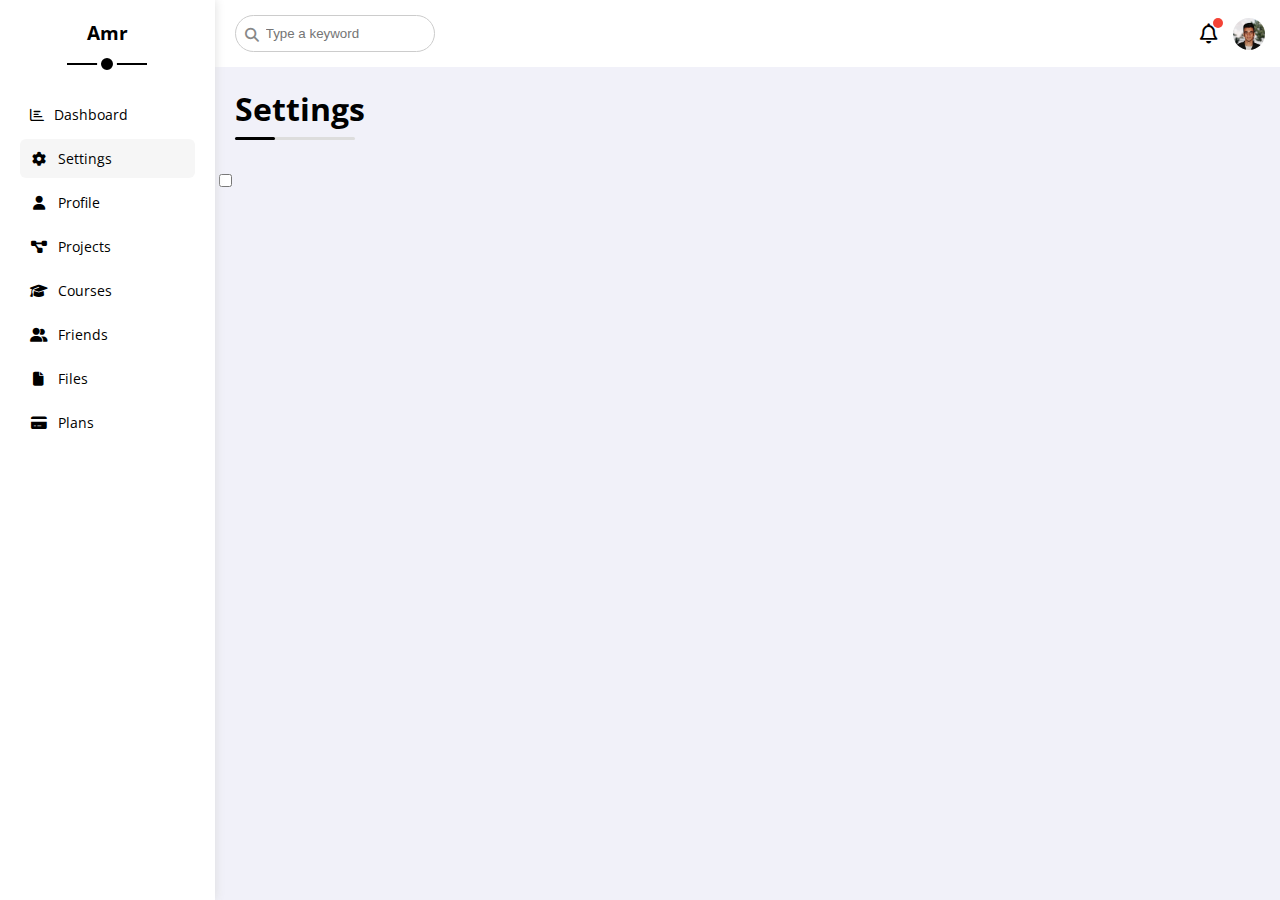
==== settings.html @ 5f8da723 "Added A Settings Page" ====
<!DOCTYPE html>
<html>
	<head>
		<meta charset="UTF-8" />
		<meta name="viewport" content="width=device-width, initial-scale=1.0" />
		<title>Dashboard</title>
		<link rel="stylesheet" href="https://cdnjs.cloudflare.com/ajax/libs/font-awesome/6.1.1/css/all.min.css">
		<link rel="stylesheet" href="css/framework.css" />
		<link rel="stylesheet" href="css/master.css" />
    <link rel="preconnect" href="https://fonts.googleapis.com">
    <link rel="preconnect" href="https://fonts.gstatic.com" crossorigin>
    <link href="https://fonts.googleapis.com/css2?family=Open+Sans:wght@300;500&display=swap" rel="stylesheet">
	</head>
	<body>
		<div class="page d-flex">
			<div class="sidebar p-relative bg-white p-20">
				<h3 class="txt-c p-relative mt-0">Amr</h3>
				<ul>
					<li>
						<a class="d-flex align-center fs-14 c-black bg-white p-10 rad-6 p-relative" href="index.html">
							<i class="fa-regular fa-chart-bar"></i>
							<span>Dashboard</span>
						</a>
						<a class="active d-flex align-center fs-14 c-black bg-white p-10 rad-6 p-relative" href="index.html">
							<i class="fa-solid fa-gear fa-fw"></i>
							<span>Settings</span>
						</a>
						<a class="d-flex align-center fs-14 c-black bg-white p-10 rad-6 p-relative" href="index.html">
							<i class="fa-solid fa-user fa-fw"></i>
							<span>Profile</span>
						</a>
						<a class="d-flex align-center fs-14 c-black bg-white p-10 rad-6 p-relative" href="index.html">
							<i class="fa-solid fa-diagram-project fa-fw"></i>
							<span>Projects</span>
						</a>
						<a class="d-flex align-center fs-14 c-black bg-white p-10 rad-6 p-relative" href="index.html">
							<i class="fa-solid fa-graduation-cap fa-fw"></i>
							<span>Courses</span>
						</a>
						<a class="d-flex align-center fs-14 c-black bg-white p-10 rad-6 p-relative" href="index.html">
							<i class="fa-solid fa-user-group fa-fw"></i>
							<span>Friends</span>
						</a>
						<a class="d-flex align-center fs-14 c-black bg-white p-10 rad-6 p-relative" href="index.html">
							<i class="fa-solid fa-file fa-fw"></i>
							<span>Files</span>
						</a>
						<a class="d-flex align-center fs-14 c-black bg-white p-10 rad-6 p-relative" href="index.html">
							<i class="fa-solid fa-credit-card fa-fw"></i>
							<span>Plans</span>
						</a>
					</li>
				</ul>
			</div>
			<div class="content w-full">
				<!-- head -->
				<div class="head bg-white p-15 between-flex">
					<div class="search p-relative">
						<input class="p-10 rad-6" type="search" placeholder="Type a keyword">
					</div>
					<div class="icons d-flex align-center">
						<span class="not p-relative">
							<i class="fa-regular fa-bell fa-lg"></i>
						</span>
						<img src="imgs/Amr.png" alt="">
					</div>
				</div>
				<!-- /head -->
				<h1 class="p-relative">Settings</h1>
        <div class="settings-page">
          <label>
            <input class="toggle-checkbox" type="checkbox">
            <div class="toggle-switch"></div>
          </label>
        </div>
			</div>
		</div>
	</body>
</html>
---- css/framework.css ----
:root {
	--blue-color: #0075ff;
	--blue-alt-color: #0d69d5;
	--orange-color: #f59e0b;
	--green-color: #22c55e;
	--red-color: #f44336;
	--grey-color: #888;
}
/* start box */
.d-flex {
  display: flex;
}
.align-center {
  align-items: center;
}
.space-between {
  justify-content: space-between;
}
.f-wrap {
  flex-wrap: wrap;
}
.d-grid {
  display: grid;
}
.gap-20 {
  gap: 20px;
}
.d-block {
  display: block;
}
@media(max-width: 767px) {
  .block-mobile {
    display: block;
  }
  .hide-mobile {
    display: none;
  }
}
/* end box */
/* start padding + margin */
.p-10 {
  padding: 10px;
}
.p-15 {
  padding: 15px;
}
.p-20 {
  padding: 20px;
}
.pt-15 {
  padding-top: 15px;
}
.pt-20 {
  padding-top: 20px;
}
.pb-10 {
  padding-bottom: 10px;
}
.pb-15 {
  padding-bottom: 15px;
}
.pb-20 {
  padding-bottom: 20px;
}
.pl-15 {
  padding-left: 15px;
}
.m-0 {
  margin: 0;
}
.m-20 {
  margin: 20px;
}
.mt-0 {
  margin-top: 0;
}
.mt-5 {
  margin-top: 5px;
}
.mt-10 {
  margin-top: 10px;
}
.mt-15 {
  margin-top: 15px;
}
.mt-20 {
  margin-top: 20px;
}
.mt-25 {
  margin-top: 25px;
}
.mr-10 {
  margin-right: 10px;
}
.mr-15 {
  margin-right: 15px;
}
.mb-5 {
  margin-bottom: 5px;
}
.mb-10 {
  margin-bottom: 10px;
}
.mb-20 {
  margin-bottom: 20px;
}
/* end padding + margin */
/* start color */
.bg-white {
  background-color: white;
}
.bg-eee {
  background-color: #eee;
}
.bg-blue {
  background-color: var(--blue-color);
}
.bg-orange {
  background-color: var(--orange-color);
}
.bg-green {
  background-color: var(--green-color);
}
.bg-red {
  background-color: var(--red-color);
}

.c-black {
  color: black;
}
.c-blue {
  color: var(--blue-color);
}
.c-red {
  color: red;
}
.c-green {
  color: var(--green-color);
}
.c-orange {
  color: var(--orange-color);
}
.c-grey {
  color: var(--grey-color);
}
.c-white {
  color: white;
}
/* end color */
/* Start position */
.p-relative {
  position: relative;
}
/* End position */
/* Fonts */
.txt-c {
  text-align: center;
}
.fs-13 {
  font-size: 13px;
}
.fs-14 {
  font-size: 14px;
}
.fs-15 {
font-size: 15px;
}
.fs-25 {
  font-size: 25px;
}
.fw-bold {
  font-weight: bold;
}
@media(max-width: 767px) {
  .txt-c-mobile {
    text-align: center;
  }
}
/* Fonts */
/* border */
.b-none {
border: none;
}
.rad-6 {
  border-radius: 6px;
}
.rad-10 {
  border-radius: 10px;
}
.rad-half {
  border-radius: 50%;
}
/* border */
/* Components */
.center-flex {
  display: flex;
  align-items: center;
  justify-content: center;
}
.between-flex {
  display: flex;
  align-items: center;
  justify-content: space-between;
}
.btn-shape {
  padding: 4px 10px;
  border-radius: 6px;
}
/* Components */
/* Width + Height */
.w-full {
  width: 100%;
}
.w-fit {
  width: fit-content;
}
.h-full {
  height: 100%;
}
/* Width + Height */
---- css/master.css ----
:root {
  --blue-color: #0075ff;
  --blue-alt-color: #0d69d5;
  --orange-color: #f59e0b;
  --green-color: #22c55e;
  --red-color: #f44336;
  --grey-color: #888;
}
* {
	box-sizing: border-box;
}
body {
	font-family: 'Open Sans', sans-serif;
	margin: 0;
}
/* width */
::-webkit-scrollbar {
  width: 8px;
  height: 8px;
}

/* Track */
::-webkit-scrollbar-track {
  background: #f1f1f1;
}

/* Handle */
::-webkit-scrollbar-thumb {
  background: var(--blue-color);
  border-radius: 6px;
}

/* Handle on hover */
::-webkit-scrollbar-thumb:hover {
  background: var(--blue-alt-color);
}
*:focus {
	outline: none;
}
a {
	text-decoration: none;
}
ul {
	list-style: none;
	padding: 0;
}
.page {
	background-color: #f1f1f9;
	min-height: 100vh;
}
/* Sidebar */
.sidebar {
  width: 250px;
  box-shadow: 0 0 10px #ddd;
}
.sidebar > h3 {
  margin-bottom: 50px;
}
.sidebar > h3::before,
.sidebar > h3::after {
  content: '';
  position: absolute;
  left: 50%;
  background-color: black;
  transform: translateX(-50%);
}
.sidebar > h3::before {
  bottom: -20px;
  width: 80px;
  height: 2px;
}
.sidebar > h3::after {
  bottom: -29px;
  width: 12px;
  height: 12px;
  border: 4px solid white;
  border-radius: 50%;
}

.sidebar ul li a {
  margin-bottom: 5px;
  transition: .3s;
}
.sidebar ul li a:hover,
.sidebar ul li a.active {
  background-color: #f6f6f6;
}
.sidebar ul li a span {
  margin-left: 10px;
}
@media (max-width: 767px) {
  .sidebar {
    width: 58px;
    padding: 10px;
  }
  .sidebar > h3 {
    font-size: 13px;
    margin-bottom: 15px;
  }
  .sidebar > h3::before,
  .sidebar > h3::after {
    display: none;
  }
  .sidebar ul li a span {
    display: none;
  }
}
/* Sidebar */
/* Content */
.head .search::before {
  font-family: 'Font Awesome 6 Free';
  content: '\f002';
  font-weight: 900;
  position: absolute;
  top: 50%;
  left: 15px;
  transform: translateY(-50%);
  color: var(--grey-color);
  font-size: 14px;
}
.head .search input {
  border: 1px solid #ccc;
    border-radius: 20px;
    margin-left: 5px;
    padding-left: 30px;
    width: 200px;
    transition: .3s;
}
.head .search input:focus {
  width: 240px;
}
@media (max-width: 767px) {
  .head .search input {
    width: 190px;
  }
  .head .search input:focus {
    width: 200px;
  }
}
.head .search input:focus::placeholder {
  opacity: 0;
}
.head .icons .not::before {
  content: '';
  position: absolute;
  right: -5px;
  top: -5px;
  width: 10px;
  height: 10px;
  background-color: var(--red-color);
  border-radius: 50%;
}
.head .icons img {
  width: 32px;
  height: 32px;
  margin-left: 15px;
  border-radius: 50%;
}
.content {
  overflow: hidden;
}
.content h1 {
	margin: 20px 20px 40px;
}
.content h1::before,
.content h1::after {
	content: '';
	position: absolute;
	bottom: -10px;
	left: 0;
	height: 3px;
}
.content h1::before {
	width: 120px;
	background-color: #ddd;
	border-radius: 3px;
}
.content h1::after {
	width: 40px;
	background-color: black;
	border-radius: 3px;
}
.wrapper {
	grid-template-columns: repeat(auto-fill, minmax(450px, 1fr));
	margin-left: 20px;
	margin-right: 20px;
  margin-bottom: 20px;
}
@media (max-width: 767px) {
	.wrapper {
		grid-template-columns: minmax(200px, 1fr);
		margin-left: 10px;
		margin-right: 10px;
		gap: 10px;
	}
}
/* Content */
/* Welcome Wibget */
.welcome {
  overflow: hidden;
}
.welcome .intro img {
  width: 200px;
  margin-bottom: -10px;
}
.welcome .avatar {
  width: 64px;
  height: 64px;
  border: 2px solid white;
  border-radius: 50%;
  padding: 2px;
  box-shadow: 0 0 5px #ddd;
  margin-left: 20px;
  margin-top: -32px;
}
.welcome .body {
  border-top: 1px solid #eee;
  border-bottom: 1px solid #eee;
}
.welcome .body > div {
  flex: 1;
}
.welcome .visit {
  margin: 0 15px 15px auto;
  transition: .3s;
}
.welcome .visit:hover {
  background-color: var(--blue-alt-color);
}
@media (max-width: 767px) {
  .welcome .intro {
    padding-bottom: 30px;
  }
  .welcome .avatar {
    margin-left: 0;
  }
  .welcome .body > div:not(:last-child) {
    margin-bottom: 20px;
  }
}
/* Welcome Wibget */
/* Quick Draft */
.quick-draft textarea {
  resize: none;
  min-height: 180px;
}
.quick-draft .save {
  transition: .3s;
  margin-left: auto;
  cursor: pointer;
}
.quick-draft .save:hover {
  background-color: var(--blue-alt-color);
}
/* Quick Draft */
/* Targets */
.targets .target .icon {
  width: 80px;
  height: 80px;
  margin-right: 15px;
  font-size: 20px;
}
.targets .target .details {
  flex: 1;
}
.targets .target .prog {
  height: 4px;
}
.targets .target .prog > span {
  position: absolute;
  top: 0;
  left: 0;
  height: 100%;
}
.targets .target .prog > span span {
  position: absolute;
  bottom: 16px;
  right: -16px;
  font-size: 13px;
  padding: 2px 5px;
  border-radius: 6px;
  color: white;
}
.targets .target .prog > span span::after {
  content: '';
  border-color: transparent;
  border-width: 5px;
  border-style: solid;
  position: absolute;
  left: 50%;
  bottom: -10px;
  transform: translateX(-50%);
}

.targets .target .prog > .blue span::after {
  border-top-color: var(--blue-color);
}
.targets .target .prog > .orange span::after {
  border-top-color: var(--orange-color);
}
.targets .target .prog > .green span::after {
  border-top-color: var(--green-color);
}

.blue .icon,
.blue .details .prog {
  background-color: rgb(0 117 255 / 20%);
}
.orange .icon,
.orange .details .prog {
  background-color: rgb(245 158 11 / 20%);
}
.green .icon,
.green .details .prog {
  background-color: rgb(34 197 94 / 20%);
}
/* /Targets */
/* Ticket */
.tickets .box {
  border: 1px solid #ccc;
  width: calc(50% - 10px);
}
@media (max-width: 767px) {
  .tickets .box {
    width: 100%;
  }
}
/* /Ticket */
/* New */
.news .news-row:not(:last-of-type) {
  margin-bottom: 20px;
  padding-bottom: 20px;
  border-bottom: 1px solid #ccc;
}
.news .news-row img {
  width: 100px;
  border-radius: 6px;
  margin-right: 15px;
}
.news .info {
  flex-grow: 1;
}
@media (max-width: 767px) {
  .news .news-row {
    flex-direction: column;
  }
  .news .news-row .label {
    margin-top: 10px;
  }
}
/* /New */
/* Latest Tasks */
.latest-tasks .task-row:not(:last-of-type) {
  margin-bottom: 15px;
  padding-bottom: 15px;
  border-bottom: 1px solid #ccc;
}
.latest-tasks .task-row .info {
  flex: 1;
}
.latest-tasks .done{
  opacity: .3;
}
.latest-tasks .done .info {
  text-decoration: line-through;
}
.latest-tasks .task-row i {
  cursor: pointer;
  transition: .3s;
}
.latest-tasks .task-row i:hover {
  color: var(--red-color);
}
/* /Latest Tasks */
/* Latest Uploads */
.uploads ul li:not(:last-of-type) {
  border-bottom: 1px solid #ccc;
}
.uploads ul li img {
  width: 40px;
  height: 40px;
}
/* Latest Uploads */
/* Last Project */
.last-project ul::before {
  content: '';
  position: absolute;
  left: 11px;
  width: 2px;
  height: 95%;
  background-color: var(--blue-color);
}
.last-project ul li::before {
  content: '';
  width: 20px;
  height: 20px;
  display: block;
  border-radius: 50%;
  border: 2px solid white;
  outline: 2px solid var(--blue-color);
  background-color: white;
  margin-right: 15px;
  z-index: 1;
}
.last-project ul li.done::before {
  background-color: var(--blue-color);
}
.last-project ul li.current::before {
  color: red;
  animation: change-color 0.8s infinite alternate;
}
.last-project .launch-icon {
  position: absolute;
  width: 160px;
  right: 0;
  bottom: 0;
  opacity: .1;
}
/* Last Project */
/* Reminders */
.reminders ul li .key {
  width: 15px;
  height: 15px;
}
.reminders ul li > .blue {
  border-left: 2px solid var(--blue-color);
}
.reminders ul li > .green {
  border-left: 2px solid var(--green-color);
}
.reminders ul li > .orange {
  border-left: 2px solid var(--orange-color);
}
.reminders ul li > .red {
  border-left: 2px solid var(--red-color);
}
/* Reminders */
/* Latest Post */
.latest-post .avatar {
  width: 48px;
  height: 48px;
}
.latest-post .post-content {
  line-height: 1.8;
  min-height: 140px;
  border-top: 1px solid #eee;
  border-bottom: 1px solid #eee;
}
/* Latest Post */
/* Social Media */
.media .box {
  padding-left: 70px;
}
.media .box i {
  position: absolute;
  left: 0;
  top: 0;
  width: 52px;
  transition: .3s;
}
.media .box i:hover {
  transform: rotate(5deg);
}
.media .twitter {
  background-color: rgb(29 161 242 / 20%);
  color: #1da1f2;
}
.media .twitter i,
.media .twitter a {
  background-color: #1da1f2;
}
.media .facebook {
  background-color: rgb(24 119 242 / 20%);
  color: #1877f2;
}
.media .facebook i,
.media .facebook a {
  background-color: #1877f2;
}
.media .youtube {
  background-color: rgb(255 0 0 / 20%);
  color: #ff0000;
}
.media .youtube i,
.media .youtube a {
  background-color: #ff0000;
}
.media .linkedin {
  background-color: rgb(0 119 181 / 20%);
  color: #0077b5;
}
.media .linkedin i,
.media .linkedin a {
  background-color: #0077b5;
}
/* Social Media */
/* Projects */
.projects .responsive-table {
  overflow-x: auto;
}
.projects table {
  min-width: 1000px;
  border-spacing: 0;
}
.projects thead td {
  background-color: #eee;
  font-weight: bold;
}
.projects table td {
  padding: 15px;
}
.projects tbody td {
  border-bottom: 1px solid #eee;
  border-left: 1px solid #eee;
  transition: .3s;
}
.projects table tbody tr td:last-child {
  border-right: 1px solid #eee;
}
.projects tbody tr:hover td {
  background-color: #faf7f7;
}
.projects table img {
  width: 32px;
  height: 32px;
  border-radius: 50%;
  padding: 2px;
  background-color: white;
}
.projects table img:not(:first-child) {
  margin-left: -20px;
}
.projects table .label {
  font-size: 13px;
}
/* Projects */
/* Animations */
@keyframes change-color {
  from {
    background-color: var(--blue-color);
  } to {
    background-color: white;
  }
}
/* Animations */
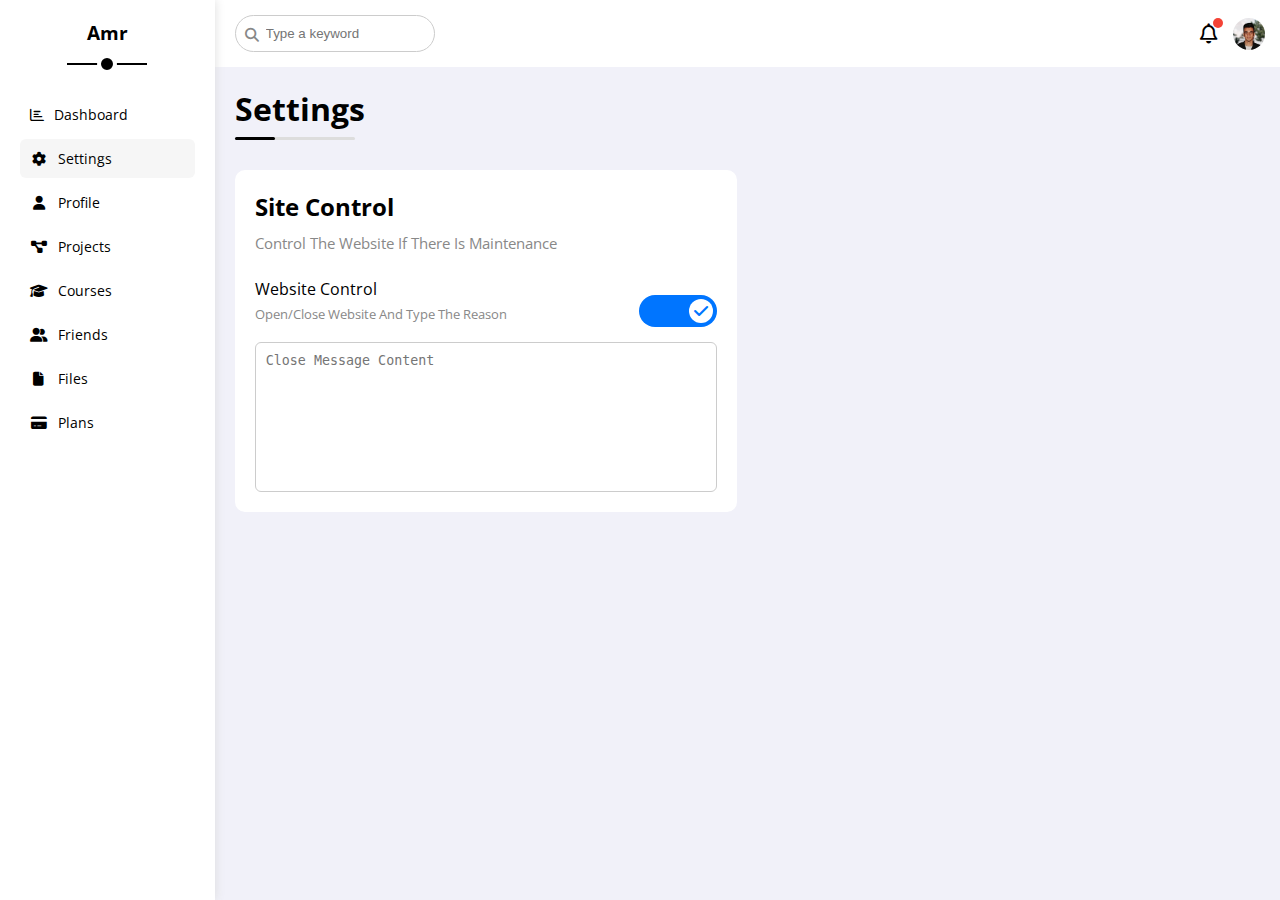
==== commit fceafc73: "Created A Site Control Section" ====
--- a/settings.html
+++ b/settings.html
@@ -3,7 +3,7 @@
 	<head>
 		<meta charset="UTF-8" />
 		<meta name="viewport" content="width=device-width, initial-scale=1.0" />
-		<title>Dashboard</title>
+		<title>Settings</title>
 		<link rel="stylesheet" href="https://cdnjs.cloudflare.com/ajax/libs/font-awesome/6.1.1/css/all.min.css">
 		<link rel="stylesheet" href="css/framework.css" />
 		<link rel="stylesheet" href="css/master.css" />
@@ -67,11 +67,24 @@
 				</div>
 				<!-- /head -->
 				<h1 class="p-relative">Settings</h1>
-        <div class="settings-page">
-          <label>
-            <input class="toggle-checkbox" type="checkbox">
-            <div class="toggle-switch"></div>
-          </label>
+        <div class="settings-page d-grid gap-20 m-20">
+					<div class="control p-20 bg-white rad-10">
+						<h2 class="mt-0 mb-10">Site Control</h2>
+						<p class="fs-15 c-grey mt-0 mb-20">Control The Website If There Is Maintenance</p>
+						<div class="info mb-15 between-flex">
+							<div>
+								<span>Website Control</span>
+								<p class="fs-13 c-grey mt-5 m-0">Open/Close Website And Type The Reason</p>
+							</div>
+							<div>
+								<label>
+									<input class="toggle-checkbox" type="checkbox" checked>
+									<div class="toggle-switch"></div>
+								</label>
+							</div>
+						</div>
+						<textarea class="close-message p-10 rad-6 b-none d-block w-full" placeholder="Close Message Content"></textarea>
+					</div>
         </div>
 			</div>
 		</div>
--- a/css/framework.css
+++ b/css/framework.css
@@ -101,6 +101,9 @@
 .mb-10 {
   margin-bottom: 10px;
 }
+.mb-15 {
+  margin-bottom: 15px;
+}
 .mb-20 {
   margin-bottom: 20px;
 }
--- a/css/master.css
+++ b/css/master.css
@@ -534,6 +534,61 @@
   font-size: 13px;
 }
 /* Projects */
+/* Settings Page */
+.settings-page {
+  grid-template-columns: repeat(auto-fill,minmax(500px, 1fr));
+}
+@media (max-width: 767px) {
+  .settings-page {
+    grid-template-columns: minmax(100px, 1fr);
+    margin-left: 10px;
+    margin-right: 10px;
+    gap: 10px;
+  }
+}
+.settings-page .close-message {
+  border: 1px solid #ccc;
+  resize: none;
+  min-height: 150px;
+}
+.toggle-checkbox {
+  appearance: none;
+}
+.toggle-switch {
+  background-color: #ccc;
+  width: 78px;
+  height: 32px;
+  border-radius: 16px;
+  position: relative;
+  cursor: pointer;
+  transition: .3s;
+}
+.toggle-switch::before {
+  font-family: 'font awesome 5 free';
+  content: "\f00d";
+  font-weight: 900;
+  background-color: white;
+  width: 24px;
+  height: 24px;
+  border-radius: 50%;
+  position: absolute;
+  top: 4px;
+  left: 4px;
+  display: flex;
+  align-items: center;
+  justify-content: center;
+  color: #aaa;
+  transition: .3s;
+}
+.toggle-checkbox:checked + .toggle-switch {
+  background-color: var(--blue-color);
+}
+.toggle-checkbox:checked + .toggle-switch::before {
+  content: "\f00c";
+  left: 50px;
+  color: var(--blue-color);
+}
+/* Settings Page */
 /* Animations */
 @keyframes change-color {
   from {
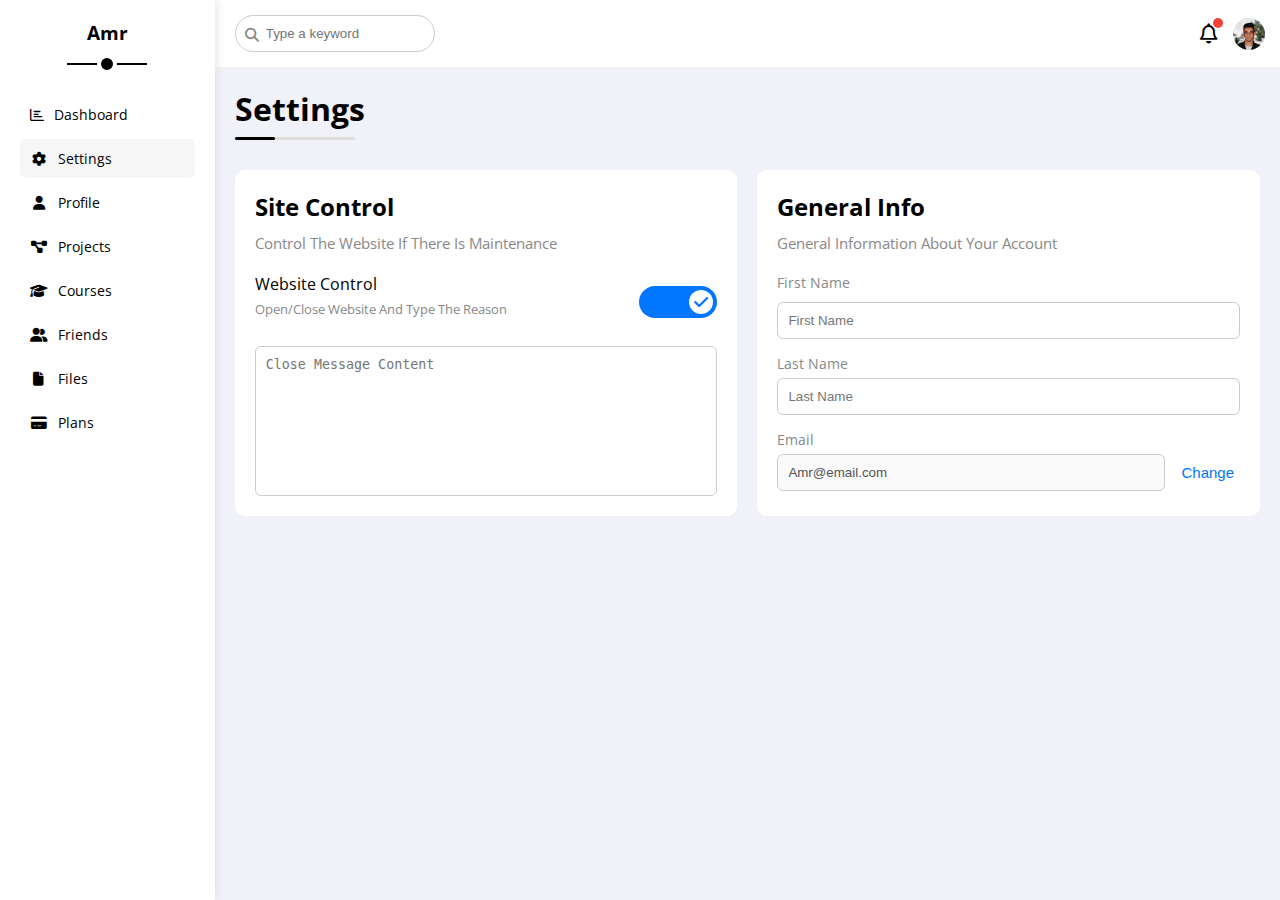
==== commit 67cb8bee: "Created a General Info Section" ====
--- a/settings.html
+++ b/settings.html
@@ -4,12 +4,18 @@
 		<meta charset="UTF-8" />
 		<meta name="viewport" content="width=device-width, initial-scale=1.0" />
 		<title>Settings</title>
-		<link rel="stylesheet" href="https://cdnjs.cloudflare.com/ajax/libs/font-awesome/6.1.1/css/all.min.css">
+		<link
+			rel="stylesheet"
+			href="https://cdnjs.cloudflare.com/ajax/libs/font-awesome/6.1.1/css/all.min.css"
+		/>
 		<link rel="stylesheet" href="css/framework.css" />
 		<link rel="stylesheet" href="css/master.css" />
-    <link rel="preconnect" href="https://fonts.googleapis.com">
-    <link rel="preconnect" href="https://fonts.gstatic.com" crossorigin>
-    <link href="https://fonts.googleapis.com/css2?family=Open+Sans:wght@300;500&display=swap" rel="stylesheet">
+		<link rel="preconnect" href="https://fonts.googleapis.com" />
+		<link rel="preconnect" href="https://fonts.gstatic.com" crossorigin />
+		<link
+			href="https://fonts.googleapis.com/css2?family=Open+Sans:wght@300;500&display=swap"
+			rel="stylesheet"
+		/>
 	</head>
 	<body>
 		<div class="page d-flex">
@@ -17,35 +23,59 @@
 				<h3 class="txt-c p-relative mt-0">Amr</h3>
 				<ul>
 					<li>
-						<a class="d-flex align-center fs-14 c-black bg-white p-10 rad-6 p-relative" href="index.html">
+						<a
+							class="d-flex align-center fs-14 c-black bg-white p-10 rad-6 p-relative"
+							href="index.html"
+						>
 							<i class="fa-regular fa-chart-bar"></i>
 							<span>Dashboard</span>
 						</a>
-						<a class="active d-flex align-center fs-14 c-black bg-white p-10 rad-6 p-relative" href="index.html">
+						<a
+							class="active d-flex align-center fs-14 c-black bg-white p-10 rad-6 p-relative"
+							href="index.html"
+						>
 							<i class="fa-solid fa-gear fa-fw"></i>
 							<span>Settings</span>
 						</a>
-						<a class="d-flex align-center fs-14 c-black bg-white p-10 rad-6 p-relative" href="index.html">
+						<a
+							class="d-flex align-center fs-14 c-black bg-white p-10 rad-6 p-relative"
+							href="index.html"
+						>
 							<i class="fa-solid fa-user fa-fw"></i>
 							<span>Profile</span>
 						</a>
-						<a class="d-flex align-center fs-14 c-black bg-white p-10 rad-6 p-relative" href="index.html">
+						<a
+							class="d-flex align-center fs-14 c-black bg-white p-10 rad-6 p-relative"
+							href="index.html"
+						>
 							<i class="fa-solid fa-diagram-project fa-fw"></i>
 							<span>Projects</span>
 						</a>
-						<a class="d-flex align-center fs-14 c-black bg-white p-10 rad-6 p-relative" href="index.html">
+						<a
+							class="d-flex align-center fs-14 c-black bg-white p-10 rad-6 p-relative"
+							href="index.html"
+						>
 							<i class="fa-solid fa-graduation-cap fa-fw"></i>
 							<span>Courses</span>
 						</a>
-						<a class="d-flex align-center fs-14 c-black bg-white p-10 rad-6 p-relative" href="index.html">
+						<a
+							class="d-flex align-center fs-14 c-black bg-white p-10 rad-6 p-relative"
+							href="index.html"
+						>
 							<i class="fa-solid fa-user-group fa-fw"></i>
 							<span>Friends</span>
 						</a>
-						<a class="d-flex align-center fs-14 c-black bg-white p-10 rad-6 p-relative" href="index.html">
+						<a
+							class="d-flex align-center fs-14 c-black bg-white p-10 rad-6 p-relative"
+							href="index.html"
+						>
 							<i class="fa-solid fa-file fa-fw"></i>
 							<span>Files</span>
 						</a>
-						<a class="d-flex align-center fs-14 c-black bg-white p-10 rad-6 p-relative" href="index.html">
+						<a
+							class="d-flex align-center fs-14 c-black bg-white p-10 rad-6 p-relative"
+							href="index.html"
+						>
 							<i class="fa-solid fa-credit-card fa-fw"></i>
 							<span>Plans</span>
 						</a>
@@ -56,36 +86,90 @@
 				<!-- head -->
 				<div class="head bg-white p-15 between-flex">
 					<div class="search p-relative">
-						<input class="p-10 rad-6" type="search" placeholder="Type a keyword">
+						<input
+							class="p-10 rad-6"
+							type="search"
+							placeholder="Type a keyword"
+						/>
 					</div>
 					<div class="icons d-flex align-center">
 						<span class="not p-relative">
 							<i class="fa-regular fa-bell fa-lg"></i>
 						</span>
-						<img src="imgs/Amr.png" alt="">
+						<img src="imgs/Amr.png" alt="" />
 					</div>
 				</div>
 				<!-- /head -->
 				<h1 class="p-relative">Settings</h1>
-        <div class="settings-page d-grid gap-20 m-20">
+				<div class="settings-page d-grid gap-20 m-20">
 					<div class="control p-20 bg-white rad-10">
 						<h2 class="mt-0 mb-10">Site Control</h2>
-						<p class="fs-15 c-grey mt-0 mb-20">Control The Website If There Is Maintenance</p>
+						<p class="fs-15 c-grey mt-0 mb-20">
+							Control The Website If There Is Maintenance
+						</p>
 						<div class="info mb-15 between-flex">
 							<div>
 								<span>Website Control</span>
-								<p class="fs-13 c-grey mt-5 m-0">Open/Close Website And Type The Reason</p>
+								<p class="fs-13 c-grey mt-5">
+									Open/Close Website And Type The Reason
+								</p>
 							</div>
 							<div>
 								<label>
-									<input class="toggle-checkbox" type="checkbox" checked>
+									<input class="toggle-checkbox" type="checkbox" checked />
 									<div class="toggle-switch"></div>
 								</label>
 							</div>
 						</div>
-						<textarea class="close-message p-10 rad-6 b-none d-block w-full" placeholder="Close Message Content"></textarea>
+						<textarea
+							class="close-message p-10 rad-6 b-none d-block w-full"
+							placeholder="Close Message Content"
+						></textarea>
 					</div>
-        </div>
+					<!-- General Info -->
+					<div class="info p-20 bg-white rad-10">
+						<h2 class="mt-0 mb-10">General Info</h2>
+						<p class="fs-15 c-grey mt-0 mb-20">
+							General Information About Your Account
+						</p>
+
+						<label class="c-grey fs-14 mb-10 d-block" for="fname"
+							>First Name</label
+						>
+						<input
+							class="d-block w-full p-10 rad-6 b-none mb-15"
+							type="text"
+							name=""
+							id="fname"
+							placeholder="First Name"
+						/>
+
+						<label class="c-grey fs-14 mb-5 d-block" for="lname"
+							>Last Name</label
+						>
+						<input
+							class="d-block w-full p-10 rad-6 b-none mb-15"
+							type="text"
+							name=""
+							id="lname"
+							placeholder="Last Name"
+						/>
+
+						<label class="c-grey fs-14 mb-5 d-block" for="email">Email</label>
+						<div class="d-flex align-center">
+							<input
+								class="d-block w-full p-10 rad-6 b-none mr-10"
+								type="text"
+								name=""
+								id="email"
+								value="Amr@email.com"
+								disabled
+							/>
+							<button class="c-blue bg-white b-none fs-15">Change</button>
+						</div>
+					</div>
+					<!-- General Info -->
+				</div>
 			</div>
 		</div>
 	</body>
--- a/css/master.css
+++ b/css/master.css
@@ -552,7 +552,9 @@
   min-height: 150px;
 }
 .toggle-checkbox {
+  -webkit-appearance: none;
   appearance: none;
+  display: none;
 }
 .toggle-switch {
   background-color: #ccc;
@@ -589,6 +591,16 @@
   color: var(--blue-color);
 }
 /* Settings Page */
+/* General Info */
+.info label {}
+.info input {
+  border: 1px solid #ccc;
+}
+.info input[id="email"] {
+  cursor: no-drop;
+}
+/* General Info */
+
 /* Animations */
 @keyframes change-color {
   from {
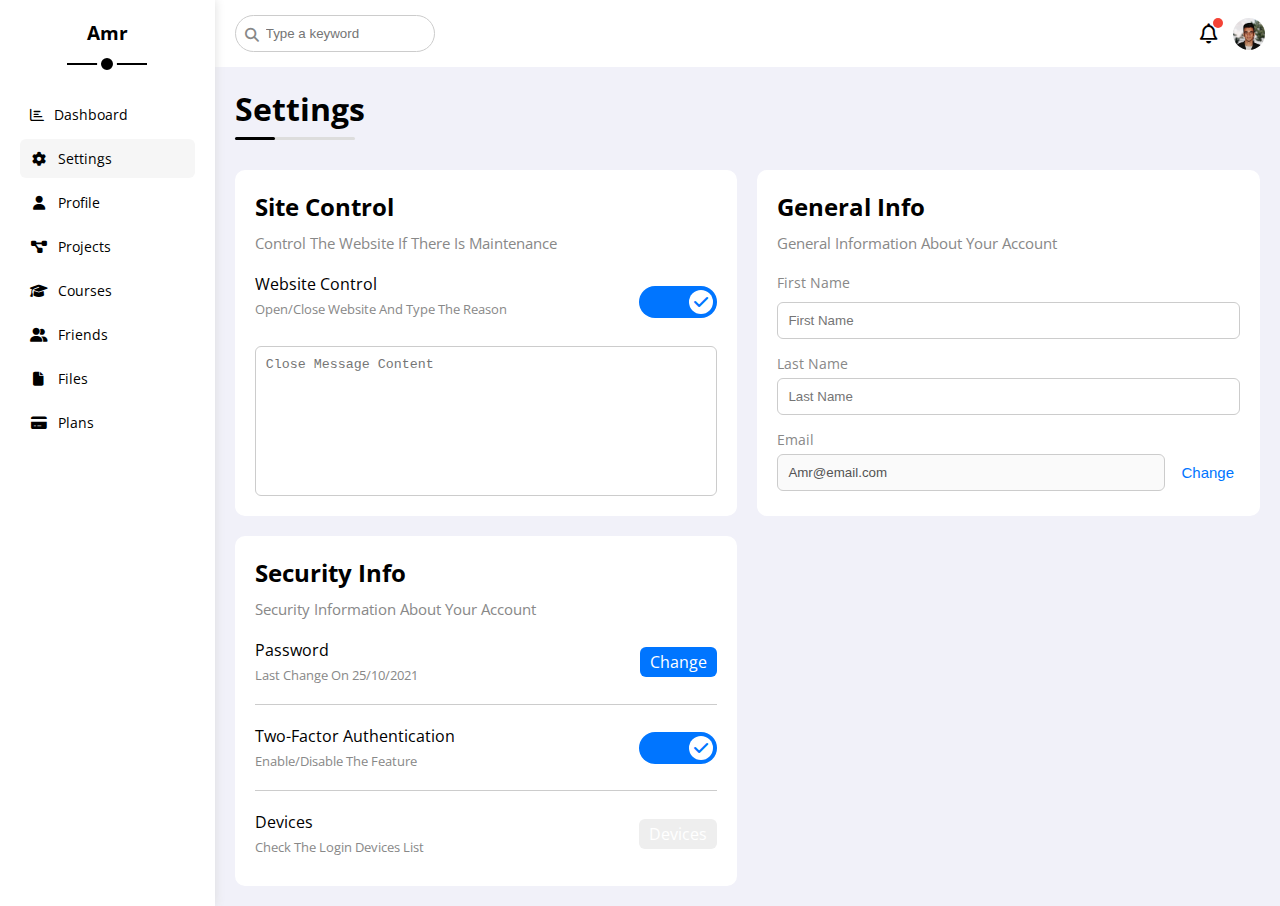
==== commit 9f0a6f12: "Created a Security Info Section" ====
--- a/settings.html
+++ b/settings.html
@@ -169,6 +169,40 @@
 						</div>
 					</div>
 					<!-- General Info -->
+					<!-- security Info -->
+					<div class="security p-20 bg-white rad-10">
+						<h2 class="mt-0 mb-10">Security Info</h2>
+						<p class="fs-15 c-grey mt-0 mb-20">
+							Security Information About Your Account
+						</p>
+						<div class="between-flex align-center mb-20 pb-20">
+							<div class="info">
+								<span class="mb-5 d-block">Password</span>
+								<p class="fs-13 c-grey m-0">Last Change On 25/10/2021</p>
+							</div>
+							<a href="#" class="bg-blue btn-shape c-white">Change</a>
+						</div>
+						<div class="between-flex align-center mb-20 pb-20">
+							<div class="info">
+								<span class="mb-5 d-block">Two-Factor Authentication</span>
+								<p class="fs-13 c-grey m-0">Enable/Disable The Feature</p>
+							</div>
+							<div>
+								<label>
+									<input class="toggle-checkbox" type="checkbox" checked>
+									<div class="toggle-switch"></div>
+								</label>
+							</div>
+						</div>
+						<div class="between-flex align-center mb-10">
+							<div class="info">
+								<span class="mb-5 d-block">Devices</span>
+								<p class="fs-13 c-grey m-0">Check The Login Devices List</p>
+							</div>
+							<a href="#" class="bg-eee btn-shape c-white">Devices</a>
+						</div>
+					</div>
+					<!-- security Info -->
 				</div>
 			</div>
 		</div>
--- a/css/master.css
+++ b/css/master.css
@@ -600,7 +600,12 @@
   cursor: no-drop;
 }
 /* General Info */
-
+/* Security Info */
+.security {}
+.security > div:not(:last-child) {
+  border-bottom: 1px solid #ccc;
+}
+/* Security Info */
 /* Animations */
 @keyframes change-color {
   from {
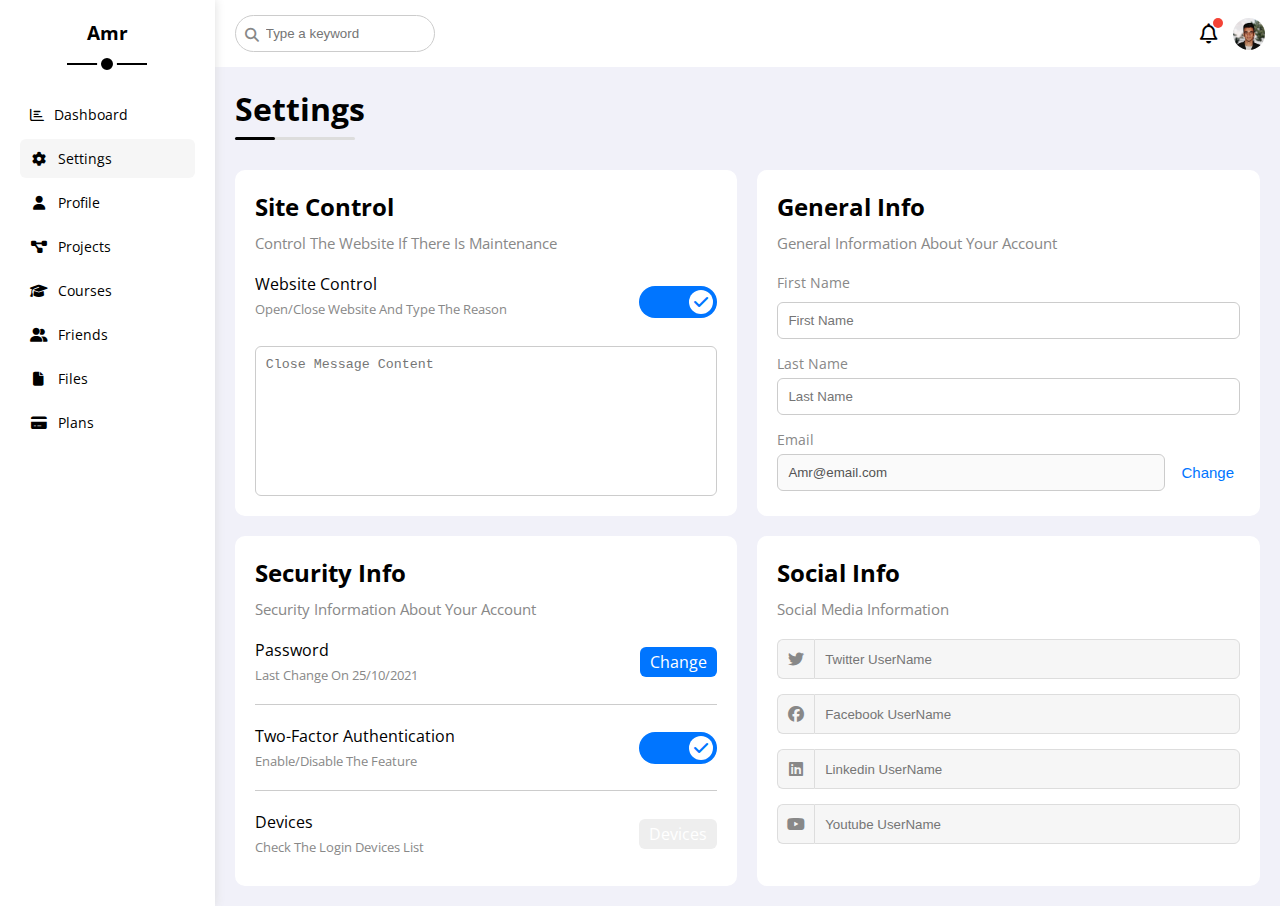
==== commit 4b74dec0: "Created a Social Info Section" ====
--- a/settings.html
+++ b/settings.html
@@ -203,6 +203,34 @@
 						</div>
 					</div>
 					<!-- security Info -->
+					<!-- Social Info -->
+					<div class="social-info p-20 bg-white rad-10">
+						<h2 class="mt-0 mb-10">Social Info</h2>
+						<p class="fs-15 c-grey mt-0 mb-20">
+							Social Media Information
+						</p>
+						<div class="d-flex align-center mb-15">
+							<i class="fa-brands fa-twitter center-flex c-grey"></i>
+							<input type="text" placeholder="Twitter UserName" class="w-full">
+						</div>
+
+						<div class="d-flex align-center mb-15">
+							<i class="fa-brands fa-facebook center-flex c-grey"></i>
+							<input type="text" placeholder="Facebook UserName" class="w-full">
+						</div>
+
+						<div class="d-flex align-center mb-15">
+							<i class="fa-brands fa-linkedin center-flex c-grey"></i>
+							<input type="text" placeholder="Linkedin UserName" class="w-full">
+						</div>
+
+						<div class="d-flex align-center mb-15">
+							<i class="fa-brands fa-youtube center-flex c-grey"></i>
+							<input type="text" placeholder="Youtube UserName" class="w-full">
+						</div>
+
+					</div>
+					<!-- Social Info -->
 				</div>
 			</div>
 		</div>
--- a/css/framework.css
+++ b/css/framework.css
@@ -184,6 +184,9 @@
 .b-none {
 border: none;
 }
+.b-ccc {
+  border: 1px solid #eee;
+}
 .rad-6 {
   border-radius: 6px;
 }
--- a/css/master.css
+++ b/css/master.css
@@ -606,6 +606,27 @@
   border-bottom: 1px solid #ccc;
 }
 /* Security Info */
+/* Social Info */
+.social-info div i {
+  width: 40px;
+  height: 40px;
+  background-color: #f6f6f6;
+  border: 1px solid #ddd;
+  border-right: none;
+  border-radius: 6px 0 0 6px;
+  transition: .3s;
+}
+.social-info div input {
+  height: 40px;
+  background-color: #f6f6f6;
+  border: 1px solid #ddd;
+  border-radius: 0 6px 6px 0;
+  padding-left: 10px;
+}
+.social-info > div:focus-within i {
+  color: black;
+}
+/* Social Info */
 /* Animations */
 @keyframes change-color {
   from {
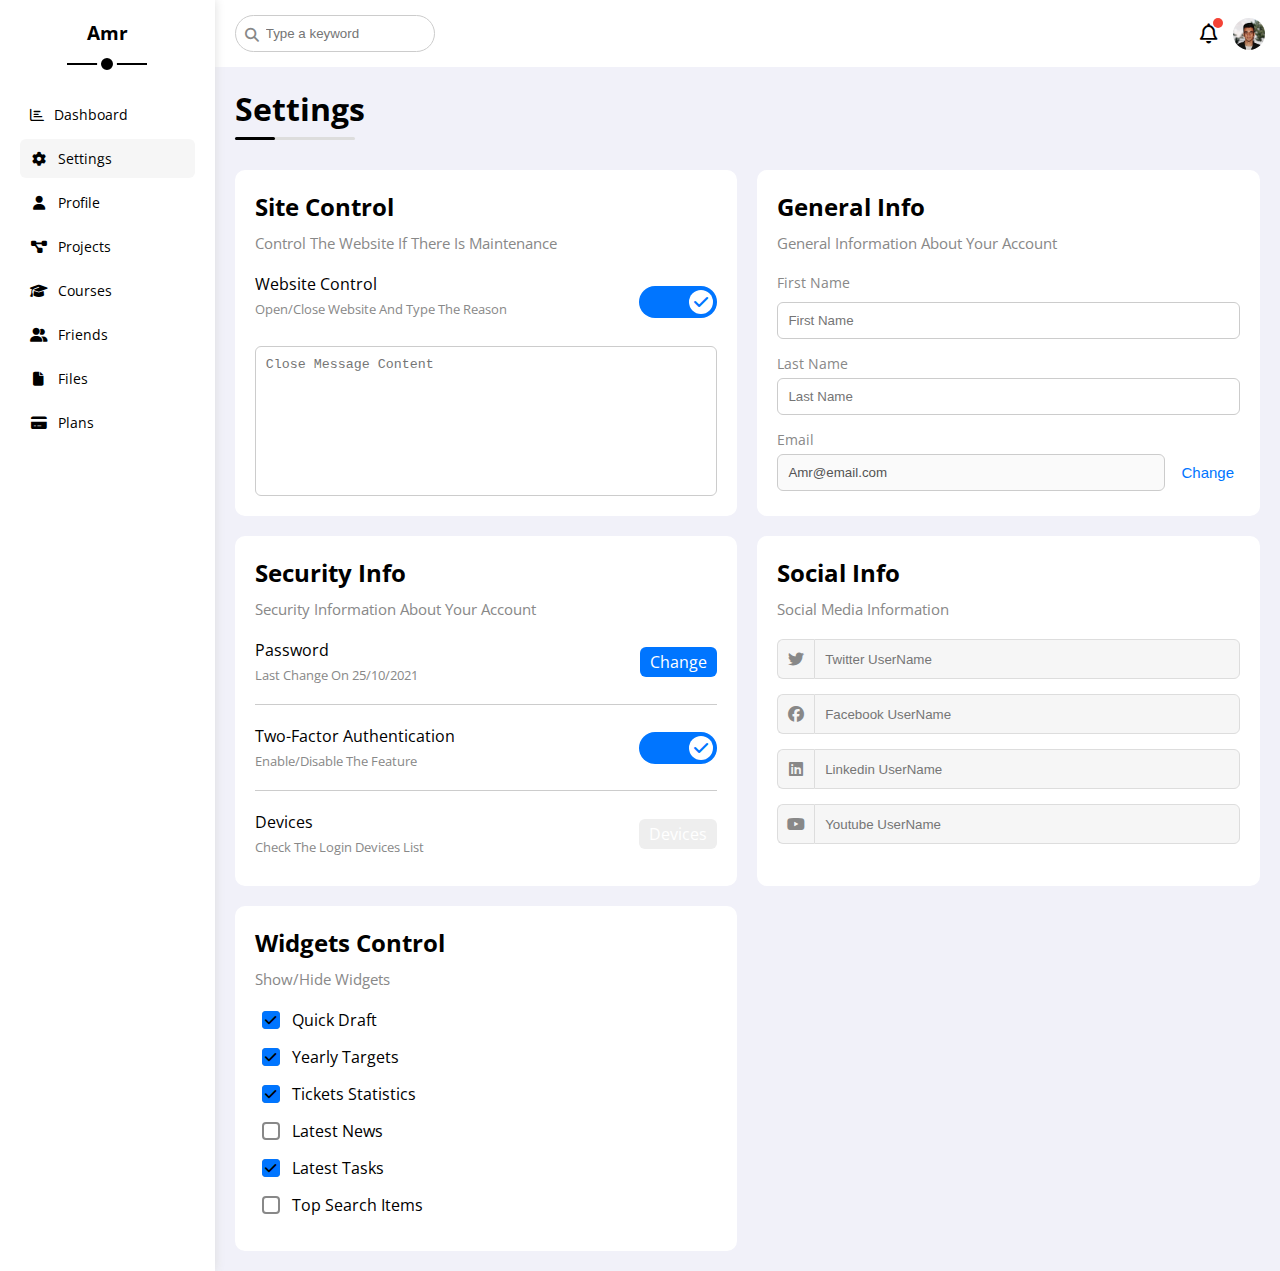
==== commit 8d893f65: "Created A Widgets Control Section" ====
--- a/settings.html
+++ b/settings.html
@@ -231,6 +231,37 @@
 
 					</div>
 					<!-- Social Info -->
+					<!-- Widgets Control -->
+					<div class="widgets-control p-20 bg-white rad-10">
+						<h2 class="mt-0 mb-10">Widgets Control</h2>
+						<p class="fs-15 c-grey mt-0 mb-20">
+							Show/Hide Widgets</p>
+							<div class="d-flex align-center mb-15">
+								<input type="checkbox" id="quick" checked>
+								<label for="quick">Quick Draft</label>
+							</div>
+							<div class="d-flex align-center mb-15">
+								<input type="checkbox" id="yearly" checked>
+								<label for="yearly">Yearly Targets</label>
+							</div>
+							<div class="d-flex align-center mb-15">
+								<input type="checkbox" id="tickets" checked>
+								<label for="tickets">Tickets Statistics</label>
+							</div>
+							<div class="d-flex align-center mb-15">
+								<input type="checkbox" id="latest">
+								<label for="latest">Latest News</label>
+							</div>
+							<div class="d-flex align-center mb-15">
+								<input type="checkbox" id="latest2" checked>
+								<label for="latest2">Latest Tasks</label>
+							</div>
+							<div class="d-flex align-center mb-15">
+								<input type="checkbox" id="top">
+								<label for="top">Top Search Items</label>
+							</div>
+					</div>
+					<!-- Widgets Control -->
 				</div>
 			</div>
 		</div>
--- a/css/master.css
+++ b/css/master.css
@@ -627,6 +627,50 @@
   color: black;
 }
 /* Social Info */
+/* Widgets Control */
+.widgets-control input {
+  appearance: none;
+}
+.widgets-control label {
+  position: relative;
+  padding-left: 30px;
+  cursor: pointer;
+}
+.widgets-control label:hover::before {
+  border-color: var(--blue-alt-color);
+}
+.widgets-control label::before,
+.widgets-control label::after {
+    position: absolute;
+    top: 50%;
+    left: 0;
+    margin-top: -9px;
+    border-radius: 4px;
+  transition: .3s;
+}
+.widgets-control label::before {
+  content: '';
+    width: 14px;
+    height: 14px;
+    border: 2px solid var(--grey-color);
+}
+.widgets-control label::after {
+content: '\f00c';
+    font-family: 'font awesome 5 free';
+    font-weight: 900;
+    width: 18px;
+    height: 18px;
+    background-color: var(--blue-color);
+    font-size: 13px;
+    display: flex;
+    align-items: center;
+    justify-content: center;
+    transform: scale(0);
+}
+.widgets-control input:checked + label::after {
+  transform: scale(1);
+}
+/* Widgets Control */
 /* Animations */
 @keyframes change-color {
   from {
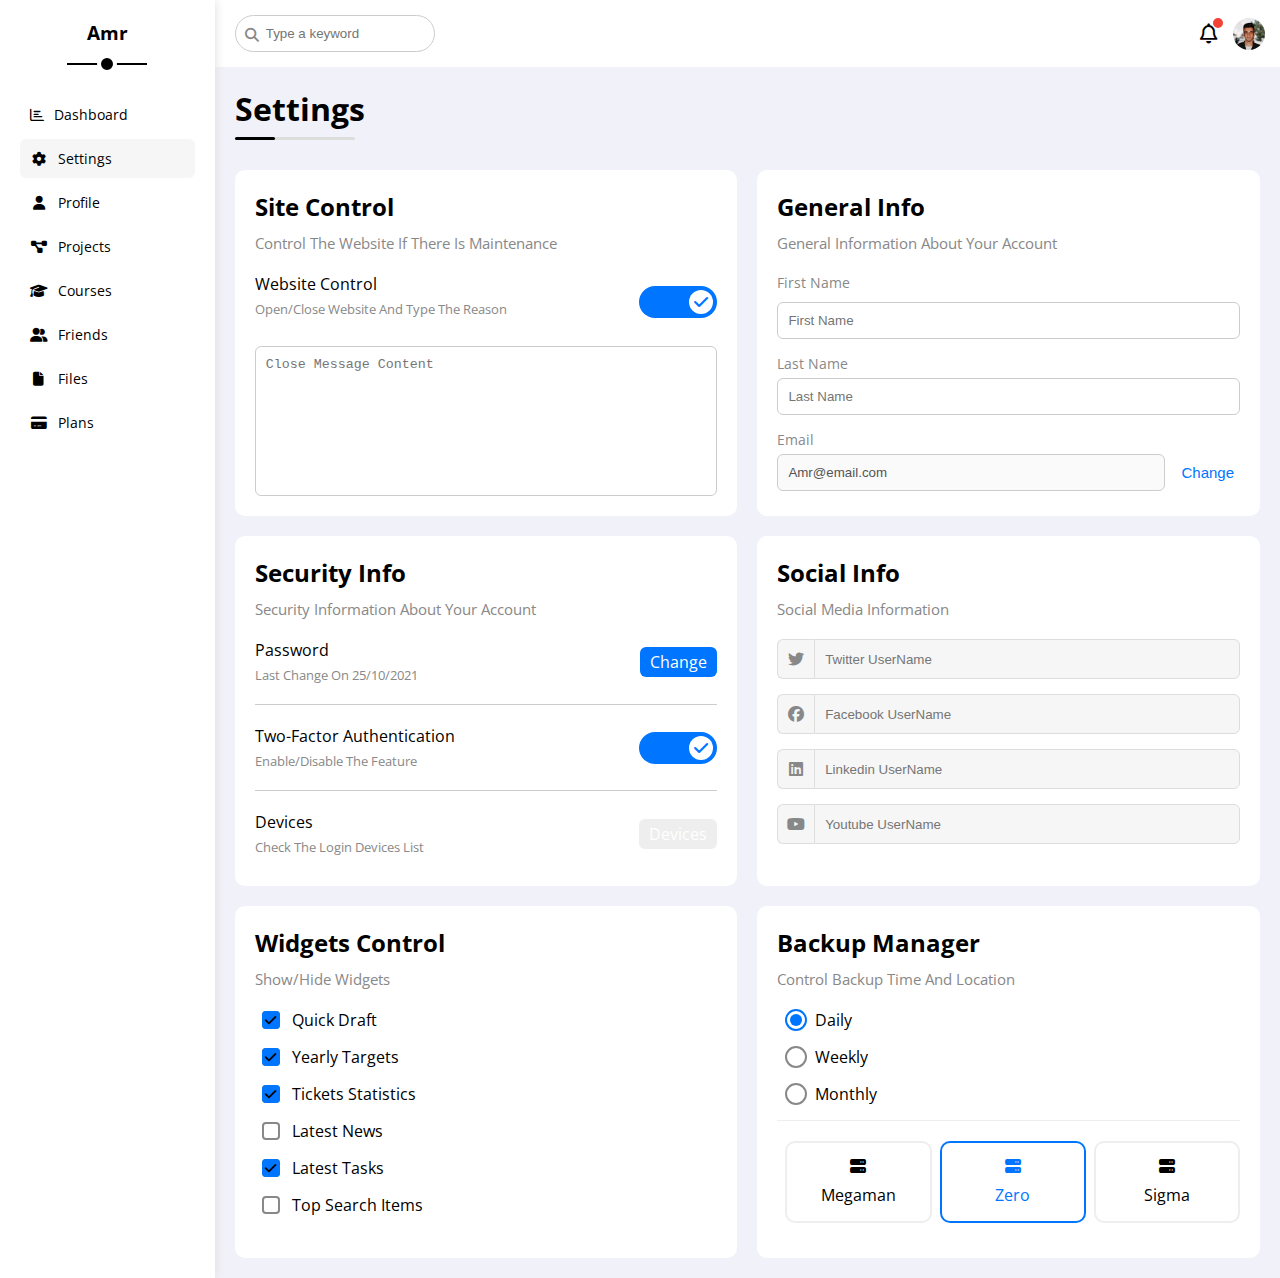
==== commit 789b8b99: "Created A Backup Control Section" ====
--- a/settings.html
+++ b/settings.html
@@ -262,6 +262,51 @@
 							</div>
 					</div>
 					<!-- Widgets Control -->
+					<!-- Backup Manager -->
+					<div class="backup p-20 bg-white rad-10">
+						<h2 class="mt-0 mb-10">Backup Manager</h2>
+						<p class="fs-15 c-grey mt-0 mb-20">
+							Control Backup Time And Location</p>
+							<div class="time d-flex align-center mb-15">
+								<input type="radio" name="date" checked id="day">
+								<label for="day">Daily</label>
+							</div>
+							<div class="time d-flex align-center mb-15">
+								<input type="radio" name="date" id="week">
+								<label for="week">Weekly</label>
+							</div>
+							<div class="time d-flex align-center mb-15">
+								<input type="radio" name="date" id="month">
+								<label for="month">Monthly</label>
+							</div>
+
+							<div class="servers d-flex txt-c align-center">
+								<input type="radio" name="servers" id="server-one">
+								<div class="server mb-15 w-full rad-10">
+									<label class="d-block m-15" for="server-one">
+										<i class="fa-solid fa-server d-block mb-10"></i>
+										Megaman
+								</label>
+								</div>
+
+								<input type="radio" name="servers" id="server-two" checked>
+								<div class="server mb-15 w-full rad-10">
+									<label class="d-block m-15" for="server-two">
+										<i class="fa-solid fa-server d-block mb-10"></i>
+										Zero
+									</label>
+								</div>
+
+								<input type="radio" name="servers" id="server-three">
+								<div class="server mb-15 w-full rad-10">
+									<label class="d-block m-15" for="server-three">
+										<i class="fa-solid fa-server d-block mb-10"></i>
+										Sigma
+									</label>
+								</div>
+							</div>
+					</div>
+					<!-- Backup Manager -->
 				</div>
 			</div>
 		</div>
--- a/css/framework.css
+++ b/css/framework.css
@@ -68,6 +68,9 @@
 .m-0 {
   margin: 0;
 }
+.m-15 {
+  margin: 15px;
+}
 .m-20 {
   margin: 20px;
 }
--- a/css/master.css
+++ b/css/master.css
@@ -671,6 +671,64 @@
   transform: scale(1);
 }
 /* Widgets Control */
+/* Backup Manager */
+.backup input {
+  appearance: none;
+}
+.backup .time label {
+  padding-left: 30px;
+  position: relative;
+  cursor: pointer;
+}
+.backup .time label::before,
+.backup .time label::after {
+  content: '';
+  position: absolute;
+  top: 50%;
+  left: 0;
+  transform: translateY(-50%);
+  border-radius: 50%;
+}
+.backup .time label::before {
+  width: 18px;
+  height: 18px;
+  border: 2px solid var(--grey-color);
+}
+.backup .time label::after {
+  width: 12px;
+  height: 12px;
+  background-color: var(--blue-color);
+  left: 5px;
+  top: 5px;
+  transform: scale(0);
+  transition: .3s;
+}
+.backup .time input:checked + label::before {
+  border-color: var(--blue-color);
+}
+.backup .time input:checked + label::after {
+  transform: scale(1);
+}
+.backup .servers {
+  border-top: 1px solid #eee;
+  padding-top: 20px;
+}
+@media (max-width: 767px) {
+  .backup .servers {
+    flex-wrap: wrap;
+  }
+}
+.backup .servers .server {
+  border: 2px solid #eee;
+}
+.backup .servers .server label {
+  cursor: pointer;
+}
+.backup .servers input[type="radio"]:checked + .server {
+  border-color: var(--blue-color);
+  color: var(--blue-color);
+}
+/* Backup Manager */
 /* Animations */
 @keyframes change-color {
   from {
